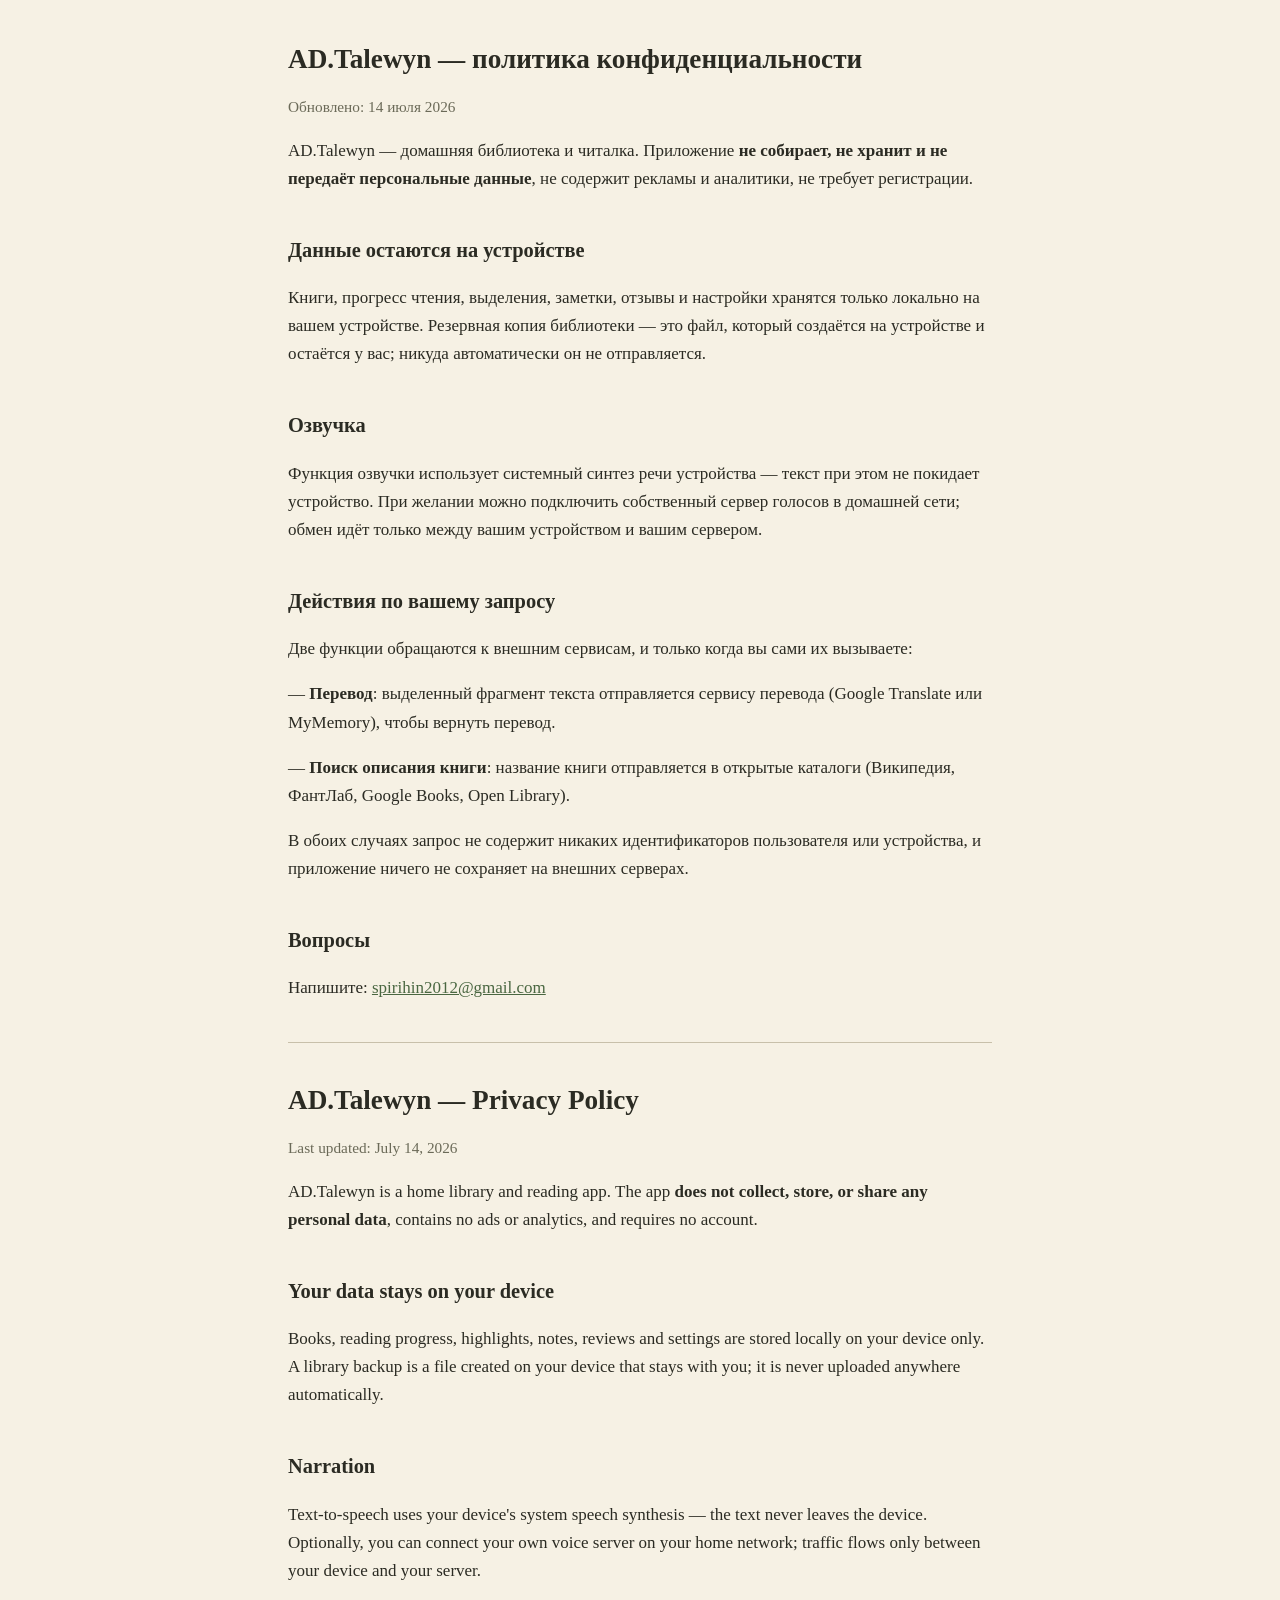
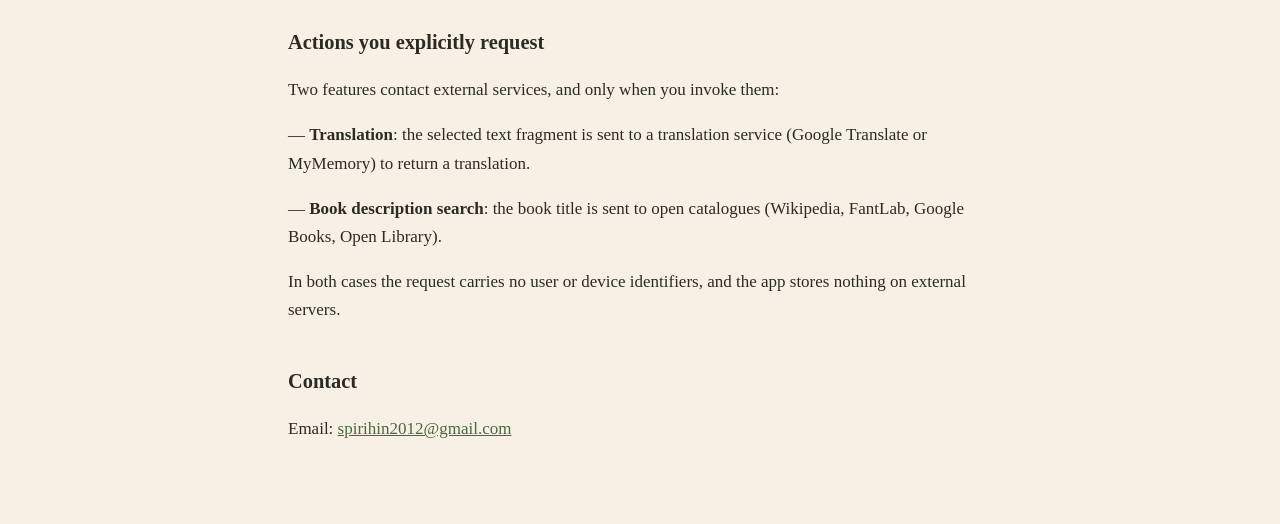
==== privacy.html @ 39c2451d "site: мини-страница Talewyn + privacy policy (ru/en) Co-Authored-By: Claude Fable 5 <noreply@anthrop" ====
<!DOCTYPE html>
<html lang="ru">
<head>
<meta charset="utf-8">
<meta name="viewport" content="width=device-width, initial-scale=1">
<title>AD.Talewyn — конфиденциальность / Privacy Policy</title>
<style>
  :root { color-scheme: light dark; }
  body {
    max-width: 44rem; margin: 0 auto; padding: 24px 20px 64px;
    font: 17px/1.65 Georgia, "Times New Roman", serif;
    color: #2b2b23; background: #f6f1e4;
  }
  h1 { font-size: 1.6em; line-height: 1.25; }
  h2 { font-size: 1.2em; margin-top: 2em; }
  hr { border: none; border-top: 1px solid #c8c0aa; margin: 40px 0; }
  .muted { color: #6b6a58; font-size: .9em; }
  a { color: #4a6741; }
  @media (prefers-color-scheme: dark) {
    body { color: #ddd6bf; background: #171a12; }
    hr { border-top-color: #3a4030; }
    .muted { color: #9a997f; }
    a { color: #8aa67e; }
  }
</style>
</head>
<body>
<h1>AD.Talewyn — политика конфиденциальности</h1>
<p class="muted">Обновлено: 14 июля 2026</p>

<p>AD.Talewyn — домашняя библиотека и читалка. Приложение
<strong>не собирает, не хранит и не передаёт персональные данные</strong>,
не содержит рекламы и аналитики, не требует регистрации.</p>

<h2>Данные остаются на устройстве</h2>
<p>Книги, прогресс чтения, выделения, заметки, отзывы и настройки хранятся
только локально на вашем устройстве. Резервная копия библиотеки — это файл,
который создаётся на устройстве и остаётся у вас; никуда автоматически
он не отправляется.</p>

<h2>Озвучка</h2>
<p>Функция озвучки использует системный синтез речи устройства — текст при
этом не покидает устройство. При желании можно подключить собственный сервер
голосов в домашней сети; обмен идёт только между вашим устройством и вашим
сервером.</p>

<h2>Действия по вашему запросу</h2>
<p>Две функции обращаются к внешним сервисам, и только когда вы сами их
вызываете:</p>
<p>— <strong>Перевод</strong>: выделенный фрагмент текста отправляется
сервису перевода (Google Translate или MyMemory), чтобы вернуть перевод.</p>
<p>— <strong>Поиск описания книги</strong>: название книги отправляется
в открытые каталоги (Википедия, ФантЛаб, Google Books, Open Library).</p>
<p>В обоих случаях запрос не содержит никаких идентификаторов пользователя
или устройства, и приложение ничего не сохраняет на внешних серверах.</p>

<h2>Вопросы</h2>
<p>Напишите: <a href="mailto:spirihin2012@gmail.com">spirihin2012@gmail.com</a></p>

<hr>

<h1>AD.Talewyn — Privacy Policy</h1>
<p class="muted">Last updated: July 14, 2026</p>

<p>AD.Talewyn is a home library and reading app. The app
<strong>does not collect, store, or share any personal data</strong>,
contains no ads or analytics, and requires no account.</p>

<h2>Your data stays on your device</h2>
<p>Books, reading progress, highlights, notes, reviews and settings are
stored locally on your device only. A library backup is a file created on
your device that stays with you; it is never uploaded anywhere
automatically.</p>

<h2>Narration</h2>
<p>Text-to-speech uses your device's system speech synthesis — the text
never leaves the device. Optionally, you can connect your own voice server
on your home network; traffic flows only between your device and your
server.</p>

<h2>Actions you explicitly request</h2>
<p>Two features contact external services, and only when you invoke them:</p>
<p>— <strong>Translation</strong>: the selected text fragment is sent to a
translation service (Google Translate or MyMemory) to return a
translation.</p>
<p>— <strong>Book description search</strong>: the book title is sent to
open catalogues (Wikipedia, FantLab, Google Books, Open Library).</p>
<p>In both cases the request carries no user or device identifiers, and the
app stores nothing on external servers.</p>

<h2>Contact</h2>
<p>Email: <a href="mailto:spirihin2012@gmail.com">spirihin2012@gmail.com</a></p>
</body>
</html>
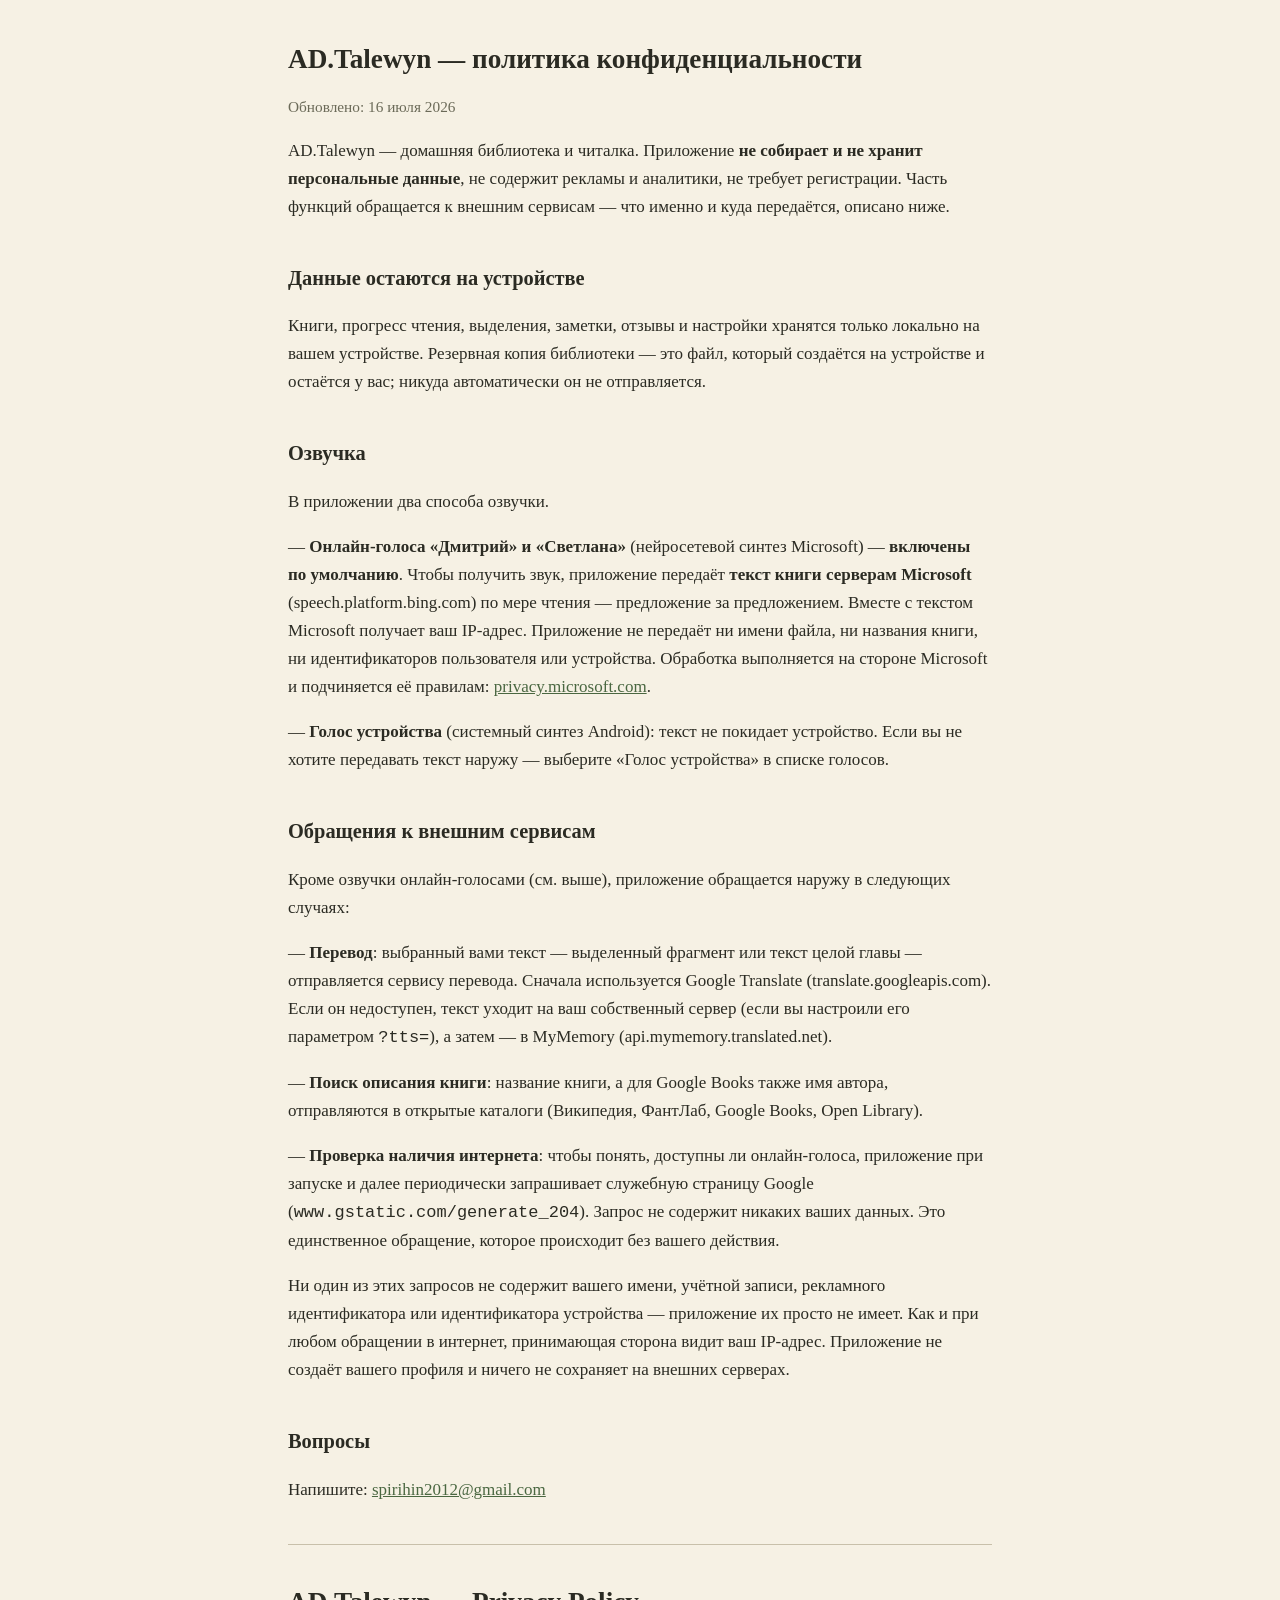
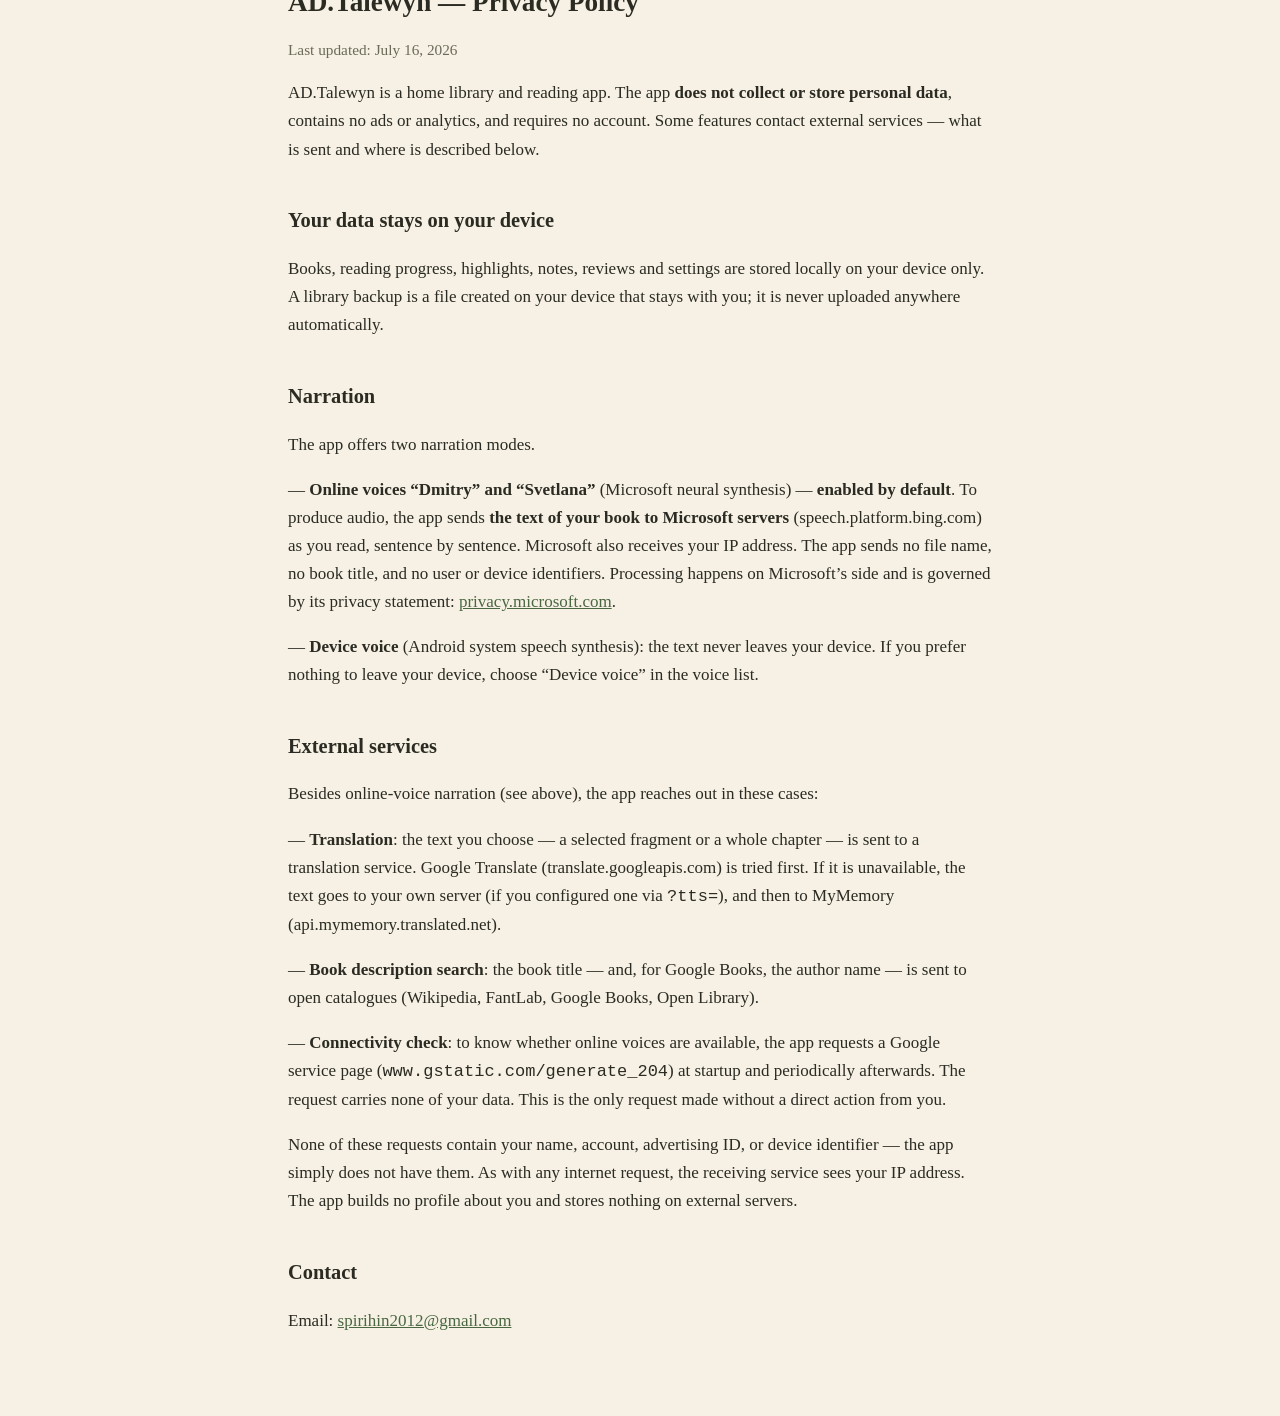
==== commit 39395750: "Политика: честно описана онлайн-озвучка через Microsoft, перевод и проверка связи" ====
--- a/privacy.html
+++ b/privacy.html
@@ -26,11 +26,12 @@
 </head>
 <body>
 <h1>AD.Talewyn — политика конфиденциальности</h1>
-<p class="muted">Обновлено: 14 июля 2026</p>
+<p class="muted">Обновлено: 16 июля 2026</p>
 
 <p>AD.Talewyn — домашняя библиотека и читалка. Приложение
-<strong>не собирает, не хранит и не передаёт персональные данные</strong>,
-не содержит рекламы и аналитики, не требует регистрации.</p>
+<strong>не собирает и не хранит персональные данные</strong>, не содержит
+рекламы и аналитики, не требует регистрации. Часть функций обращается
+к внешним сервисам — что именно и куда передаётся, описано ниже.</p>
 
 <h2>Данные остаются на устройстве</h2>
 <p>Книги, прогресс чтения, выделения, заметки, отзывы и настройки хранятся
@@ -39,20 +40,40 @@
 он не отправляется.</p>
 
 <h2>Озвучка</h2>
-<p>Функция озвучки использует системный синтез речи устройства — текст при
-этом не покидает устройство. При желании можно подключить собственный сервер
-голосов в домашней сети; обмен идёт только между вашим устройством и вашим
-сервером.</p>
+<p>В приложении два способа озвучки.</p>
+<p>— <strong>Онлайн-голоса «Дмитрий» и «Светлана»</strong> (нейросетевой синтез
+Microsoft) — <strong>включены по умолчанию</strong>. Чтобы получить звук,
+приложение передаёт <strong>текст книги серверам Microsoft</strong>
+(speech.platform.bing.com) по мере чтения — предложение за предложением. Вместе
+с текстом Microsoft получает ваш IP-адрес. Приложение не передаёт ни имени
+файла, ни названия книги, ни идентификаторов пользователя или устройства.
+Обработка выполняется на стороне Microsoft и подчиняется её правилам:
+<a href="https://privacy.microsoft.com/privacystatement">privacy.microsoft.com</a>.</p>
+<p>— <strong>Голос устройства</strong> (системный синтез Android): текст не
+покидает устройство. Если вы не хотите передавать текст наружу — выберите
+«Голос устройства» в списке голосов.</p>
 
-<h2>Действия по вашему запросу</h2>
-<p>Две функции обращаются к внешним сервисам, и только когда вы сами их
-вызываете:</p>
-<p>— <strong>Перевод</strong>: выделенный фрагмент текста отправляется
-сервису перевода (Google Translate или MyMemory), чтобы вернуть перевод.</p>
-<p>— <strong>Поиск описания книги</strong>: название книги отправляется
-в открытые каталоги (Википедия, ФантЛаб, Google Books, Open Library).</p>
-<p>В обоих случаях запрос не содержит никаких идентификаторов пользователя
-или устройства, и приложение ничего не сохраняет на внешних серверах.</p>
+<h2>Обращения к внешним сервисам</h2>
+<p>Кроме озвучки онлайн-голосами (см. выше), приложение обращается наружу
+в следующих случаях:</p>
+<p>— <strong>Перевод</strong>: выбранный вами текст — выделенный фрагмент или
+текст целой главы — отправляется сервису перевода. Сначала используется Google
+Translate (translate.googleapis.com). Если он недоступен, текст уходит на ваш
+собственный сервер (если вы настроили его параметром <code>?tts=</code>),
+а затем — в MyMemory (api.mymemory.translated.net).</p>
+<p>— <strong>Поиск описания книги</strong>: название книги, а для Google Books
+также имя автора, отправляются в открытые каталоги (Википедия, ФантЛаб,
+Google Books, Open Library).</p>
+<p>— <strong>Проверка наличия интернета</strong>: чтобы понять, доступны ли
+онлайн-голоса, приложение при запуске и далее периодически запрашивает служебную
+страницу Google (<code>www.gstatic.com/generate_204</code>). Запрос не содержит
+никаких ваших данных. Это единственное обращение, которое происходит без вашего
+действия.</p>
+<p>Ни один из этих запросов не содержит вашего имени, учётной записи,
+рекламного идентификатора или идентификатора устройства — приложение их просто
+не имеет. Как и при любом обращении в интернет, принимающая сторона видит ваш
+IP-адрес. Приложение не создаёт вашего профиля и ничего не сохраняет на внешних
+серверах.</p>
 
 <h2>Вопросы</h2>
 <p>Напишите: <a href="mailto:spirihin2012@gmail.com">spirihin2012@gmail.com</a></p>
@@ -60,11 +81,12 @@
 <hr>
 
 <h1>AD.Talewyn — Privacy Policy</h1>
-<p class="muted">Last updated: July 14, 2026</p>
+<p class="muted">Last updated: July 16, 2026</p>
 
-<p>AD.Talewyn is a home library and reading app. The app
-<strong>does not collect, store, or share any personal data</strong>,
-contains no ads or analytics, and requires no account.</p>
+<p>AD.Talewyn is a home library and reading app. The app <strong>does not
+collect or store personal data</strong>, contains no ads or analytics, and
+requires no account. Some features contact external services — what is sent
+and where is described below.</p>
 
 <h2>Your data stays on your device</h2>
 <p>Books, reading progress, highlights, notes, reviews and settings are
@@ -73,20 +95,39 @@
 automatically.</p>
 
 <h2>Narration</h2>
-<p>Text-to-speech uses your device's system speech synthesis — the text
-never leaves the device. Optionally, you can connect your own voice server
-on your home network; traffic flows only between your device and your
-server.</p>
+<p>The app offers two narration modes.</p>
+<p>— <strong>Online voices “Dmitry” and “Svetlana”</strong> (Microsoft neural
+synthesis) — <strong>enabled by default</strong>. To produce audio, the app
+sends <strong>the text of your book to Microsoft servers</strong>
+(speech.platform.bing.com) as you read, sentence by sentence. Microsoft also
+receives your IP address. The app sends no file name, no book title, and no
+user or device identifiers. Processing happens on Microsoft’s side and is
+governed by its privacy statement:
+<a href="https://privacy.microsoft.com/privacystatement">privacy.microsoft.com</a>.</p>
+<p>— <strong>Device voice</strong> (Android system speech synthesis): the text
+never leaves your device. If you prefer nothing to leave your device, choose
+“Device voice” in the voice list.</p>
 
-<h2>Actions you explicitly request</h2>
-<p>Two features contact external services, and only when you invoke them:</p>
-<p>— <strong>Translation</strong>: the selected text fragment is sent to a
-translation service (Google Translate or MyMemory) to return a
-translation.</p>
-<p>— <strong>Book description search</strong>: the book title is sent to
-open catalogues (Wikipedia, FantLab, Google Books, Open Library).</p>
-<p>In both cases the request carries no user or device identifiers, and the
-app stores nothing on external servers.</p>
+<h2>External services</h2>
+<p>Besides online-voice narration (see above), the app reaches out in these
+cases:</p>
+<p>— <strong>Translation</strong>: the text you choose — a selected fragment or
+a whole chapter — is sent to a translation service. Google Translate
+(translate.googleapis.com) is tried first. If it is unavailable, the text goes
+to your own server (if you configured one via <code>?tts=</code>), and then to
+MyMemory (api.mymemory.translated.net).</p>
+<p>— <strong>Book description search</strong>: the book title — and, for Google
+Books, the author name — is sent to open catalogues (Wikipedia, FantLab,
+Google Books, Open Library).</p>
+<p>— <strong>Connectivity check</strong>: to know whether online voices are
+available, the app requests a Google service page
+(<code>www.gstatic.com/generate_204</code>) at startup and periodically
+afterwards. The request carries none of your data. This is the only request
+made without a direct action from you.</p>
+<p>None of these requests contain your name, account, advertising ID, or device
+identifier — the app simply does not have them. As with any internet request,
+the receiving service sees your IP address. The app builds no profile about you
+and stores nothing on external servers.</p>
 
 <h2>Contact</h2>
 <p>Email: <a href="mailto:spirihin2012@gmail.com">spirihin2012@gmail.com</a></p>
